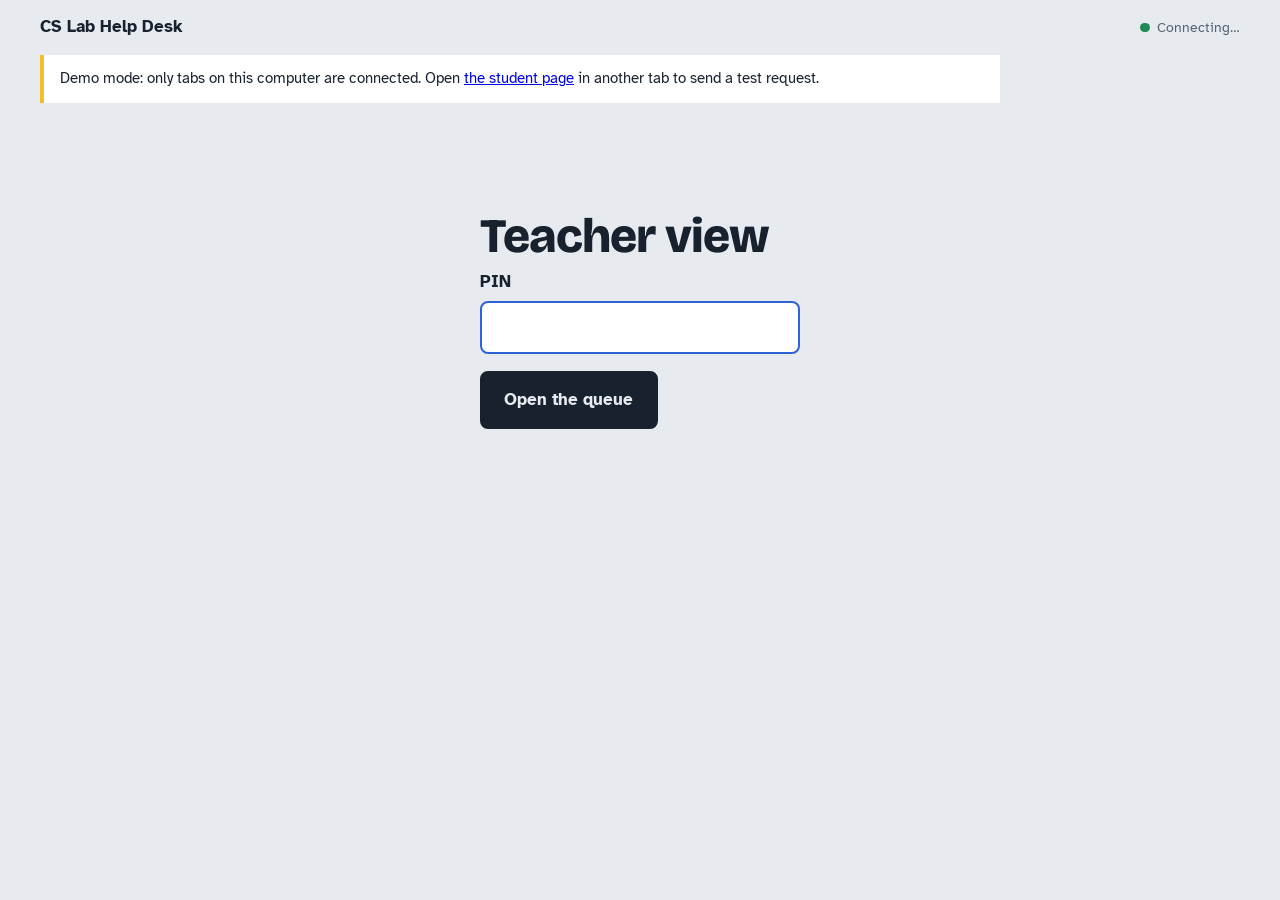
==== teacher.html @ 5818443d "help desk" ====
<!doctype html>
<html lang="en">
<head>
<meta charset="utf-8">
<meta name="viewport" content="width=device-width, initial-scale=1">
<title>Help queue</title>
<link rel="icon" href="data:image/svg+xml,<svg xmlns='http://www.w3.org/2000/svg' viewBox='0 0 100 100'><text y='.9em' font-size='90'>🎟️</text></svg>">
<link rel="preconnect" href="https://fonts.googleapis.com"><link rel="preconnect" href="https://fonts.gstatic.com" crossorigin><link href="https://fonts.googleapis.com/css2?family=Atkinson+Hyperlegible:wght@400;700&family=Bricolage+Grotesque:opsz,wght@12..96,700;12..96,800&display=swap" rel="stylesheet">
<link rel="stylesheet" href="style.css">
</head>
<body>
<header class="bar"><span id="room"></span><span class="conn" id="conn">Connecting…</span></header>
<div id="demo" class="demo" hidden>Demo mode: only tabs on this computer are connected. Open <a href="index.html" target="_blank">the student page</a> in another tab to send a test request.</div>

<section id="gate" class="gate" hidden>
  <h1>Teacher view</h1>
  <form id="gate-form">
    <label>PIN <input id="pin" type="password" inputmode="numeric" autocomplete="off"></label>
    <button class="primary" type="submit">Open the queue</button>
    <p class="err" id="gate-err" role="alert"></p>
  </form>
</section>

<main id="app" class="teacher" hidden>
  <div class="t-head">
    <div>
      <p class="count" id="count" aria-live="polite">No one waiting</p>
      <p class="meta" id="sub"></p>
    </div>
    <div class="controls">
      <button id="alerts" class="secondary sm needs" aria-pressed="false">Turn on sound and pop-ups</button>
      <button id="open" class="secondary sm" aria-pressed="true">Accepting requests</button>
      <button id="reset" class="secondary sm">Start new class</button>
    </div>
  </div>
  <ol class="queue" id="queue"></ol>
  <details class="finished">
    <summary id="finished-sum">Finished (0)</summary>
    <div class="fin-tools"><button id="clear" class="secondary sm">Clear finished</button></div>
    <ol class="queue" id="finished"></ol>
  </details>
</main>
<script type="module" src="teacher.js"></script>
</body>
</html>
---- style.css ----
:root {
  --bg: #E7EBF0; --surface: #FFFFFF; --ink: #18222F; --muted: #566273; --line: #CDD5DF;
  --ticket: #F4BE2A; --ticket-ink: #2F2300; --go: #2E63D6; --ok: #1D8A57; --late: #C2412D;
  --display: "Bricolage Grotesque", "Segoe UI", system-ui, sans-serif;
  --body: "Atkinson Hyperlegible", "Segoe UI", system-ui, sans-serif;
  color-scheme: light;
}
@media (prefers-color-scheme: dark) {
  :root {
    --bg: #11161D; --surface: #1A222C; --ink: #E5EAF0; --muted: #9BA7B6; --line: #2B3644;
    --ticket: #EBB523; --ticket-ink: #2A1F00; --go: #7199F2; --ok: #4CBB86; --late: #EA7461;
    color-scheme: dark;
  }
}
* { box-sizing: border-box; }
html, body { margin: 0; }
body { background: var(--bg); color: var(--ink); font: 1.0625rem/1.55 var(--body); min-height: 100vh; }
button, input, select, textarea { font: inherit; color: inherit; }
:focus-visible { outline: 3px solid var(--go); outline-offset: 2px; }
[hidden] { display: none !important; }

.bar { display: flex; justify-content: space-between; align-items: center; gap: 1rem;
  padding: .9rem clamp(1rem, 4vw, 2.5rem); font-weight: 700; }
.conn { font-size: .875rem; color: var(--muted); font-weight: 400; display: flex; align-items: center; gap: .45rem; }
.conn::before { content: ""; width: .6rem; height: .6rem; border-radius: 50%; background: var(--ok); }
.conn.off::before { background: var(--late); }
.demo { margin: 0 clamp(1rem, 4vw, 2.5rem) 1rem; padding: .75rem 1rem; border-left: 4px solid var(--ticket);
  background: var(--surface); font-size: .95rem; max-width: 60rem; }

h1 { font-family: var(--display); font-weight: 800; font-size: clamp(2rem, 5vw, 3rem);
  line-height: 1.05; letter-spacing: -.02em; margin: 0 0 .5rem; }
.lede { color: var(--muted); margin: 0 0 1.75rem; max-width: 34em; }
.meta { color: var(--muted); margin: 0; }

/* Forms */
.student { max-width: 36rem; margin: 0 auto; padding: 1rem clamp(1rem, 4vw, 2rem) 4rem; }
label { display: block; font-weight: 700; margin-bottom: 1.1rem; }
input, select, textarea { display: block; width: 100%; margin-top: .35rem; padding: .7rem .8rem;
  border: 2px solid var(--line); border-radius: 8px; background: var(--surface); font-weight: 400; }
input:focus, select:focus, textarea:focus { border-color: var(--go); outline: none; }
textarea { resize: vertical; }
.row { display: grid; grid-template-columns: 1fr 1fr; gap: 1rem; }
@media (max-width: 480px) { .row { grid-template-columns: 1fr; } }
fieldset { border: 0; padding: 0; margin: 0 0 1.25rem; }
legend { font-weight: 700; margin-bottom: .5rem; padding: 0; }
.chips { display: flex; flex-wrap: wrap; gap: .5rem; }
.chip { margin: 0; font-weight: 400; padding: .5rem .95rem; border: 2px solid var(--line);
  border-radius: 999px; background: var(--surface); cursor: pointer; position: relative; }
.chip input { position: absolute; opacity: 0; width: 1px; height: 1px; margin: 0; }
.chip:has(input:checked) { background: var(--ink); color: var(--bg); border-color: var(--ink); }
.chip:has(input:focus-visible) { outline: 3px solid var(--go); outline-offset: 2px; }
.opt { font-weight: 400; color: var(--muted); }
.err { color: var(--late); min-height: 1.5em; margin: .75rem 0 0; }

button { cursor: pointer; border-radius: 8px; font-weight: 700; }
.primary { background: var(--ink); color: var(--bg); border: 2px solid var(--ink); padding: .85rem 1.4rem; }
.primary:disabled { opacity: .6; cursor: wait; }
.secondary { background: transparent; border: 2px solid var(--line); padding: .75rem 1.2rem; }
.secondary:hover { border-color: var(--muted); }
.sm { padding: .5rem .9rem; font-size: .95rem; }
.btn-go { background: var(--go); color: var(--surface); border: 2px solid var(--go); }
.btn-ok { background: var(--ok); color: var(--surface); border: 2px solid var(--ok); }
.actions { display: flex; flex-wrap: wrap; gap: .75rem; }

/* The ticket */
.ticket { --r: 12px; background: var(--ticket); color: var(--ticket-ink);
  display: flex; flex-direction: column; align-items: center; justify-content: center; position: relative;
  -webkit-mask: radial-gradient(circle var(--r) at 0 50%, #0000 98%, #000) left / 51% 100% no-repeat,
                radial-gradient(circle var(--r) at 100% 50%, #0000 98%, #000) right / 51% 100% no-repeat;
          mask: radial-gradient(circle var(--r) at 0 50%, #0000 98%, #000) left / 51% 100% no-repeat,
                radial-gradient(circle var(--r) at 100% 50%, #0000 98%, #000) right / 51% 100% no-repeat;
  transition: background-color .4s; }
.ticket.big { width: min(18rem, 100%); aspect-ratio: 1.6; margin: 0 0 2rem; }
.ticket.big::after { content: ""; position: absolute; inset: 10px 24px; pointer-events: none;
  border: 2px dashed currentColor; opacity: .3; border-radius: 4px; }
.t-label { font-weight: 700; font-size: .95rem; }
.t-num { font-family: var(--display); font-weight: 800; font-size: clamp(4.5rem, 16vw, 6.5rem);
  line-height: .9; letter-spacing: -.04em; font-variant-numeric: tabular-nums; }
.ticket.is-coming { background: var(--go); color: var(--surface); }
.ticket.is-done { background: var(--ok); color: var(--surface); }

/* Teacher */
.gate { max-width: 22rem; margin: 12vh auto; padding: 0 1rem; }
.teacher { padding: 0 clamp(1rem, 4vw, 2.5rem) 4rem; max-width: 72rem; margin: 0 auto; }
.t-head { display: flex; flex-wrap: wrap; align-items: flex-end; justify-content: space-between; gap: 1rem; margin: .5rem 0 1.5rem; }
.count { font-family: var(--display); font-weight: 800; font-size: clamp(2.5rem, 6vw, 4rem); line-height: 1; letter-spacing: -.03em; margin: 0 0 .35rem; }
.controls { display: flex; flex-wrap: wrap; gap: .5rem; }
#open[aria-pressed="false"] { border-color: var(--late); color: var(--late); }
#alerts.needs { background: var(--ticket); color: var(--ticket-ink); border-color: var(--ticket); }

.queue { list-style: none; margin: 0; padding: 0; display: grid; gap: .75rem; }
.req { display: grid; grid-template-columns: 6.5rem 1fr auto; gap: 1.25rem; align-items: center;
  background: var(--surface); border-radius: 10px; padding: .75rem 1.25rem .75rem .75rem; border: 2px solid transparent; }
.req.coming { border-color: var(--go); }
.req.coming .stub { background: var(--go); color: var(--surface); }
.stub { --r: 9px; aspect-ratio: 1.25; }
.stub .t-num { font-size: 2.6rem; }
.who strong { font-size: 1.25rem; display: block; line-height: 1.25; }
.cat { display: inline-block; margin-top: .3rem; font-weight: 700; }
.note { margin: .35rem 0 0; max-width: 60ch; }
.side { display: grid; gap: .5rem; justify-items: end; text-align: right; }
.wait { font-variant-numeric: tabular-nums; font-weight: 700; font-size: 1.15rem; }
.wait small { font-weight: 400; color: var(--muted); font-size: .85rem; margin-right: .3rem; }
.wait.long { color: var(--late); }
.btns { display: flex; gap: .4rem; }
.empty { padding: 3rem 1rem; text-align: center; color: var(--muted); border: 2px dashed var(--line); border-radius: 10px; display: block; }
.finished { margin-top: 2.5rem; }
.finished summary { font-weight: 700; cursor: pointer; padding: .5rem 0; }
.fin-tools { margin: .5rem 0 1rem; }
.finished .req { opacity: .7; }
.finished .stub { background: var(--line); color: var(--ink); }

.req.fresh { animation: arrive 1.4s ease-out; }
@keyframes arrive {
  0% { transform: translateX(-10px); box-shadow: 0 0 0 0 var(--ticket); }
  30% { transform: none; box-shadow: 0 0 0 6px var(--ticket); }
  100% { box-shadow: 0 0 0 0 transparent; }
}
@media (prefers-reduced-motion: reduce) { .req.fresh { animation: none; } .ticket { transition: none; } }

@media (max-width: 640px) {
  .req { grid-template-columns: 4.75rem 1fr; gap: .9rem; }
  .stub .t-num { font-size: 2rem; }
  .side { grid-column: 1 / -1; display: flex; justify-content: space-between; align-items: center; text-align: left; }
}
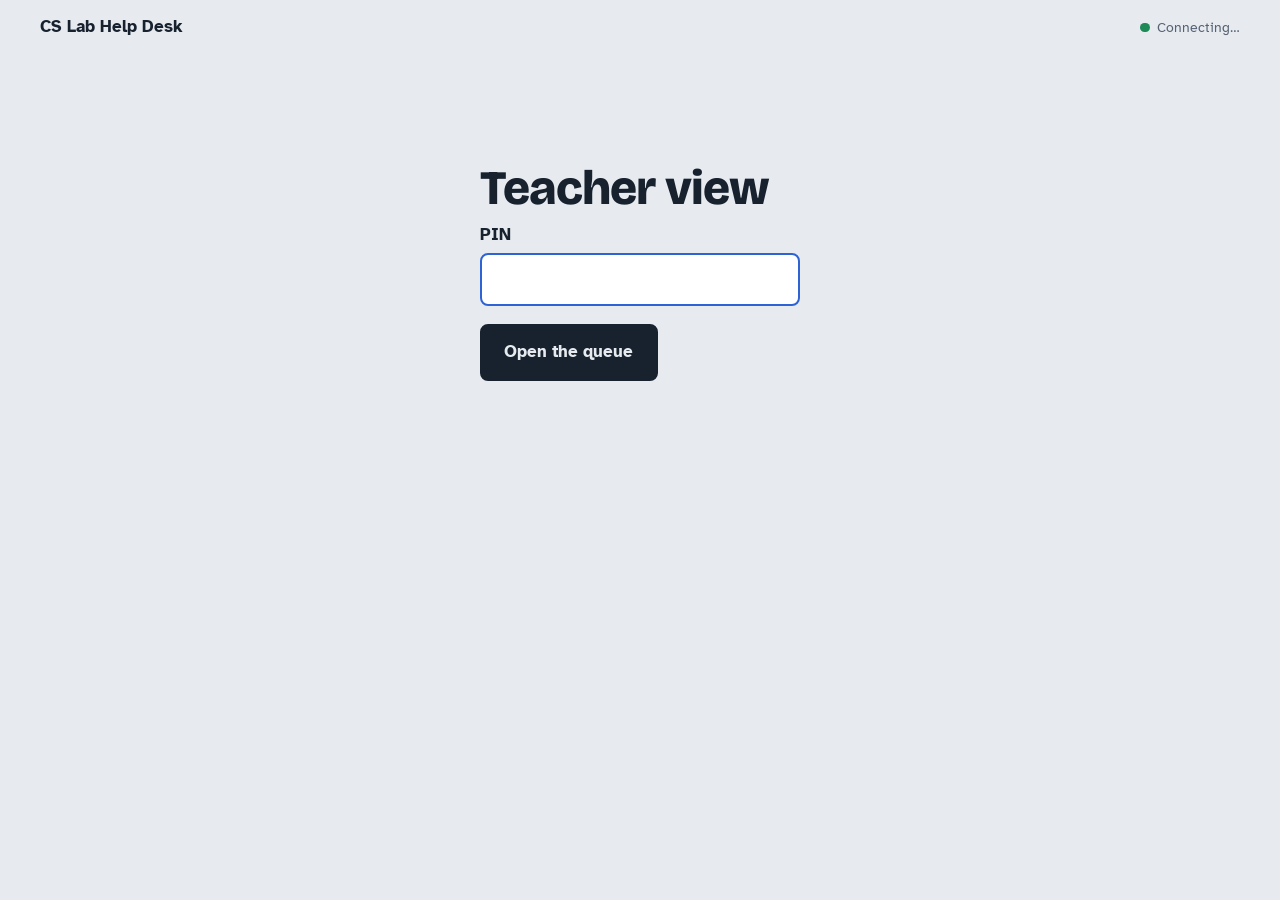
==== commit aa59b7a5: "replaced to work simpler" ====
--- a/teacher.html
+++ b/teacher.html
@@ -10,7 +10,6 @@
 </head>
 <body>
 <header class="bar"><span id="room"></span><span class="conn" id="conn">Connecting…</span></header>
-<div id="demo" class="demo" hidden>Demo mode: only tabs on this computer are connected. Open <a href="index.html" target="_blank">the student page</a> in another tab to send a test request.</div>
 
 <section id="gate" class="gate" hidden>
   <h1>Teacher view</h1>
@@ -29,7 +28,6 @@
     </div>
     <div class="controls">
       <button id="alerts" class="secondary sm needs" aria-pressed="false">Turn on sound and pop-ups</button>
-      <button id="open" class="secondary sm" aria-pressed="true">Accepting requests</button>
       <button id="reset" class="secondary sm">Start new class</button>
     </div>
   </div>
@@ -39,7 +37,10 @@
     <div class="fin-tools"><button id="clear" class="secondary sm">Clear finished</button></div>
     <ol class="queue" id="finished"></ol>
   </details>
+  <p class="foot">Channel: <span id="channel"></span></p>
 </main>
-<script type="module" src="teacher.js"></script>
+<script src="config.js"></script>
+<script src="common.js"></script>
+<script src="teacher.js"></script>
 </body>
 </html>
--- a/style.css
+++ b/style.css
@@ -123,3 +123,6 @@
   .stub .t-num { font-size: 2rem; }
   .side { grid-column: 1 / -1; display: flex; justify-content: space-between; align-items: center; text-align: left; }
 }
+
+.sent-mark { font-size: clamp(3.5rem, 12vw, 5rem); line-height: 1; margin: 0 0 1rem; }
+.foot { color: var(--muted); font-size: .85rem; margin-top: 3rem; }
